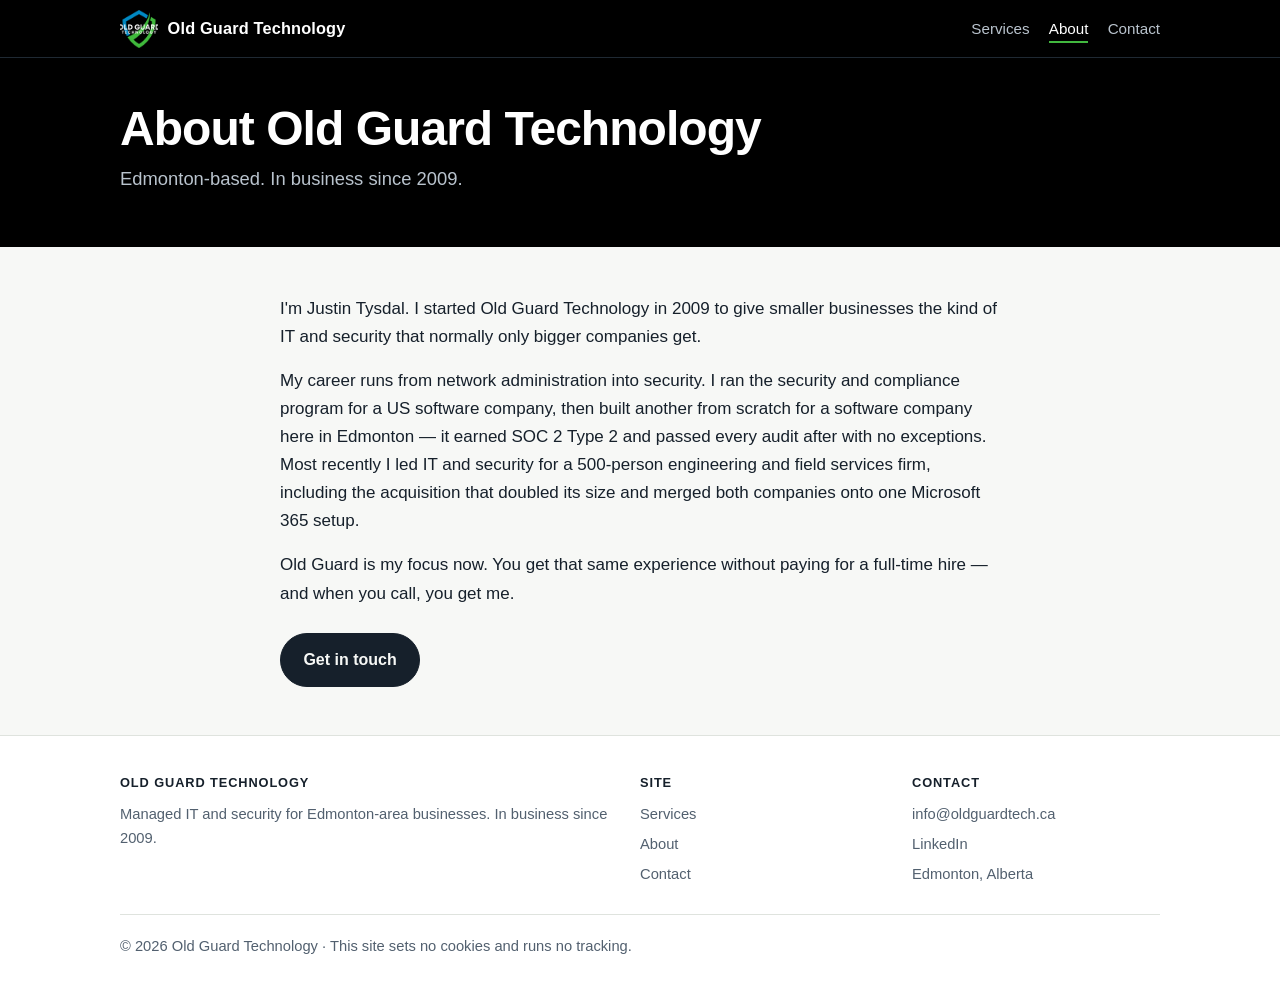
==== about/index.html @ b02ba754 "Initial static site for oldguardtech.ca Replaces the DreamHost WordPress site. Home, Services, About" ====
<!DOCTYPE html>
<html lang="en-CA">
<head>
<meta charset="utf-8">
<meta name="viewport" content="width=device-width, initial-scale=1">
<meta http-equiv="Content-Security-Policy" content="default-src 'none'; img-src 'self'; style-src 'self'; base-uri 'none'; form-action 'none'">
<meta name="referrer" content="strict-origin-when-cross-origin">

<title>About — Old Guard Technology</title>
<meta name="description" content="Justin Tysdal started Old Guard Technology in 2009 to give smaller businesses the kind of IT and security that normally only bigger companies get.">
<link rel="canonical" href="https://oldguardtech.ca/about/">
<meta name="theme-color" content="#000000">

<meta property="og:type" content="website">
<meta property="og:site_name" content="Old Guard Technology">
<meta property="og:title" content="About — Old Guard Technology">
<meta property="og:description" content="Enterprise IT and security experience for Edmonton small businesses — and when you call, you get me.">
<meta property="og:url" content="https://oldguardtech.ca/about/">
<meta property="og:image" content="https://oldguardtech.ca/assets/img/og-image.png">
<meta name="twitter:card" content="summary_large_image">

<link rel="icon" href="/assets/img/favicon-32.png" sizes="32x32">
<link rel="icon" href="/assets/img/icon-192.png" sizes="192x192">
<link rel="apple-touch-icon" href="/assets/img/icon-180.png">
<link rel="stylesheet" href="/assets/css/site.css">
</head>
<body>
<a class="skip" href="#main">Skip to content</a>

<header class="site-header">
  <div class="wrap-wide">
    <a class="brand" href="/"><img src="/assets/img/mark-96.png" alt="" width="38" height="38">Old Guard Technology</a>
    <nav class="site-nav" aria-label="Main">
      <a href="/services/">Services</a>
      <a href="/about/" aria-current="page">About</a>
      <a href="/contact/">Contact</a>
    </nav>
  </div>
</header>

<main id="main">

<section class="hero hero-small">
  <div class="wrap-wide">
    <h1>About Old Guard Technology</h1>
    <p class="lede">Edmonton-based. In business since 2009.</p>
  </div>
</section>

<section>
  <div class="wrap prose">
    <p>I'm Justin Tysdal. I started Old Guard Technology in 2009 to give smaller businesses the kind of IT and security that normally only bigger companies get.</p>
    <p>My career runs from network administration into security. I ran the security and compliance program for a US software company, then built another from scratch for a software company here in Edmonton — it earned SOC 2 Type 2 and passed every audit after with no exceptions. Most recently I led IT and security for a 500-person engineering and field services firm, including the acquisition that doubled its size and merged both companies onto one Microsoft 365 setup.</p>
    <p>Old Guard is my focus now. You get that same experience without paying for a full-time hire — and when you call, you get me.</p>
    <div class="btn-row">
      <a class="btn btn-dark" href="/contact/">Get in touch</a>
    </div>
  </div>
</section>

</main>

<footer class="site-footer">
  <div class="wrap-wide">
    <div class="cols">
      <div>
        <h4>Old Guard Technology</h4>
        <p>Managed IT and security for Edmonton-area businesses. In business since 2009.</p>
      </div>
      <div>
        <h4>Site</h4>
        <ul>
          <li><a href="/services/">Services</a></li>
          <li><a href="/about/">About</a></li>
          <li><a href="/contact/">Contact</a></li>
        </ul>
      </div>
      <div>
        <h4>Contact</h4>
        <ul>
          <li><a href="mailto:info@oldguardtech.ca">info@oldguardtech.ca</a></li>
          <li><a href="https://www.linkedin.com/company/106385947/">LinkedIn</a></li>
          <li>Edmonton, Alberta</li>
        </ul>
      </div>
    </div>
    <p class="legal">© 2026 Old Guard Technology · This site sets no cookies and runs no tracking.</p>
  </div>
</footer>
</body>
</html>
---- assets/css/site.css ----
/* Old Guard Technology — shared stylesheet
   Palette sampled from the logo: shield blue #028bc5, check green #42b83f, black ground */

:root {
  --paper:   #f7f8f6;
  --surface: #ffffff;
  --card:    #f0f2ef;
  --border:  #dfe3de;
  --ink:     #0d1117;
  --fg:      #16202b;
  --muted:   #52606f;
  --blue:    #0b6e9e;   /* darkened shield blue — passes AA on white */
  --green:   #42b83f;
  --green-d: #2f8a2c;
  --link:    #0b6e9e;
  --hero-bg: #000000;
  --hero-fg: #ffffff;
  --hero-mu: #b9c3cd;
  --radius:  12px;
  --maxw:    760px;
}

@media (prefers-color-scheme: dark) {
  :root {
    --paper:   #0d1117;
    --surface: #121821;
    --card:    #17202b;
    --border:  #263241;
    --fg:      #e7edf3;
    --muted:   #9fb0c0;
    --blue:    #4db3e6;
    --link:    #6cc3ef;
    --green-d: #5fcb5c;
  }
}

* { box-sizing: border-box; margin: 0; padding: 0; }

html { -webkit-text-size-adjust: 100%; scroll-behavior: smooth; }

body {
  background: var(--paper);
  color: var(--fg);
  font: 17px/1.65 -apple-system, BlinkMacSystemFont, "Segoe UI", Roboto,
        "Helvetica Neue", Arial, sans-serif;
  text-rendering: optimizeLegibility;
}

img { max-width: 100%; height: auto; display: block; }
a { color: var(--link); }
a:hover { text-decoration: none; }

.wrap { max-width: var(--maxw); margin: 0 auto; padding: 0 1.25rem; }
.wrap-wide { max-width: 1080px; margin: 0 auto; padding: 0 1.25rem; }

/* ---------- site header ---------- */
.site-header {
  background: var(--hero-bg);
  border-bottom: 1px solid #1f2933;
  position: sticky; top: 0; z-index: 20;
}
.site-header .wrap-wide {
  display: flex; align-items: center; gap: 1rem; flex-wrap: wrap;
  padding-top: .6rem; padding-bottom: .6rem;
}
.brand {
  display: flex; align-items: center; gap: .6rem;
  font-weight: 700; color: var(--hero-fg); text-decoration: none;
  font-size: 1.02rem; letter-spacing: .01em;
}
.brand img { width: 38px; height: 38px; }
.site-nav { margin-left: auto; display: flex; gap: 1.2rem; flex-wrap: wrap; }
.site-nav a {
  color: var(--hero-mu); text-decoration: none; font-size: .95rem; font-weight: 500;
}
.site-nav a:hover, .site-nav a[aria-current="page"] { color: var(--hero-fg); }
.site-nav a[aria-current="page"] { box-shadow: 0 2px 0 var(--green); }

/* ---------- hero ---------- */
.hero { background: var(--hero-bg); color: var(--hero-fg); padding: 3.5rem 0 3.5rem; }
.hero-grid { display: grid; grid-template-columns: 1fr; gap: 2rem; align-items: center; }
@media (min-width: 860px) { .hero-grid { grid-template-columns: 1.25fr .75fr; gap: 3rem; } }
.hero h1 {
  font-size: clamp(2rem, 5.2vw, 3rem);
  line-height: 1.12; letter-spacing: -.02em; margin-bottom: 1rem;
}
.hero .lede { font-size: 1.15rem; color: var(--hero-mu); margin-bottom: .8rem; }
.hero .lede strong { color: var(--hero-fg); font-weight: 600; }
.hero-logo { max-width: 320px; margin: 0 auto; }
.hero-small { padding: 2.75rem 0 2.5rem; }
.hero-small h1 { margin-bottom: .5rem; }

/* ---------- buttons ---------- */
.btn-row { display: flex; flex-wrap: wrap; gap: .75rem; align-items: center; margin-top: 1.6rem; }
.btn {
  display: inline-flex; align-items: center; gap: .5rem;
  background: var(--green); color: #000;
  padding: .8rem 1.4rem; border-radius: 999px;
  font-weight: 650; text-decoration: none; font-size: 1rem;
  border: 1px solid var(--green); transition: transform .12s ease, opacity .12s ease;
}
.btn:hover { transform: translateY(-1px); opacity: .92; }
.btn-ghost { background: transparent; color: var(--hero-fg); border-color: #3a4652; }
.btn-dark { background: var(--fg); color: var(--paper); border-color: var(--fg); }

/* ---------- sections ---------- */
section { padding: 3rem 0; }
.section-alt { background: var(--surface); border-block: 1px solid var(--border); }
h2 {
  font-size: clamp(1.45rem, 3.4vw, 1.95rem); letter-spacing: -.015em;
  margin-bottom: .6rem; line-height: 1.2;
}
.section-lede { color: var(--muted); margin-bottom: 1.8rem; max-width: 62ch; }
h3 { font-size: 1.12rem; margin-bottom: .35rem; letter-spacing: -.005em; }
p + p { margin-top: .8rem; }

/* ---------- cards ---------- */
.cards { display: grid; gap: 1rem; grid-template-columns: 1fr; }
@media (min-width: 760px) { .cards-3 { grid-template-columns: repeat(3, 1fr); } }
@media (min-width: 700px) { .cards-2 { grid-template-columns: 1fr 1fr; } }
.card {
  background: var(--card); border: 1px solid var(--border);
  border-radius: var(--radius); padding: 1.3rem 1.4rem;
  border-top: 3px solid var(--blue);
}
.card:nth-child(2n) { border-top-color: var(--green); }
.card p { color: var(--muted); font-size: .97rem; }

/* ---------- steps ---------- */
.steps { list-style: none; counter-reset: step; display: grid; gap: 1rem; }
@media (min-width: 760px) { .steps { grid-template-columns: repeat(3, 1fr); } }
.steps li {
  counter-increment: step; position: relative;
  background: var(--card); border: 1px solid var(--border);
  border-radius: var(--radius); padding: 1.3rem 1.4rem 1.3rem 1.4rem;
}
.steps li::before {
  content: counter(step); display: grid; place-items: center;
  width: 30px; height: 30px; border-radius: 50%; margin-bottom: .6rem;
  background: var(--fg); color: var(--paper); font-weight: 700; font-size: .95rem;
}
.steps p { color: var(--muted); font-size: .97rem; }

/* ---------- lists ---------- */
.checks { list-style: none; }
.checks li { padding-left: 1.6rem; position: relative; margin-bottom: .55rem; }
.checks li::before {
  content: "✓"; position: absolute; left: 0; color: var(--green-d); font-weight: 700;
}
.checks li span { color: var(--muted); }

.plain { margin: 0 0 1rem 1.3rem; }
.plain li { margin-bottom: .4rem; }

/* ---------- callout ---------- */
.callout {
  background: var(--card); border: 1px solid var(--border);
  border-left: 4px solid var(--green);
  border-radius: var(--radius); padding: 1.2rem 1.4rem; margin: 1.5rem 0;
}
.callout p { color: var(--muted); }

/* ---------- prose ---------- */
.prose p { margin-bottom: 1rem; }
.prose p + p { margin-top: 0; }
.prose h2 { margin-top: 2.2rem; }
.prose h2:first-child { margin-top: 0; }

.contact-card {
  background: var(--card); border: 1px solid var(--border);
  border-radius: var(--radius); padding: 1.6rem;
}
.contact-card .email { font-size: clamp(1.2rem, 4vw, 1.6rem); font-weight: 700; word-break: break-word; }

/* ---------- cta band ---------- */
.cta { background: var(--hero-bg); color: var(--hero-fg); text-align: center; }
.cta p { color: var(--hero-mu); max-width: 56ch; margin: 0 auto; }
.cta .btn-row { justify-content: center; }

/* ---------- footer ---------- */
.site-footer {
  border-top: 1px solid var(--border); background: var(--surface);
  padding: 2.25rem 0; color: var(--muted); font-size: .92rem;
}
.site-footer .cols { display: grid; gap: 1.5rem; grid-template-columns: 1fr; margin-bottom: 1.4rem; }
@media (min-width: 640px) { .site-footer .cols { grid-template-columns: 2fr 1fr 1fr; } }
.site-footer h4 {
  font-size: .8rem; text-transform: uppercase; letter-spacing: .07em;
  color: var(--fg); margin-bottom: .55rem;
}
.site-footer ul { list-style: none; }
.site-footer li { margin-bottom: .35rem; }
.site-footer a { color: var(--muted); text-decoration: none; }
.site-footer a:hover { color: var(--fg); text-decoration: underline; }
.site-footer .legal { padding-top: 1.2rem; border-top: 1px solid var(--border); }

.skip {
  position: absolute; left: -9999px; top: 0;
  background: var(--green); color: #000; padding: .6rem 1rem; z-index: 50;
}
.skip:focus { left: .5rem; top: .5rem; }
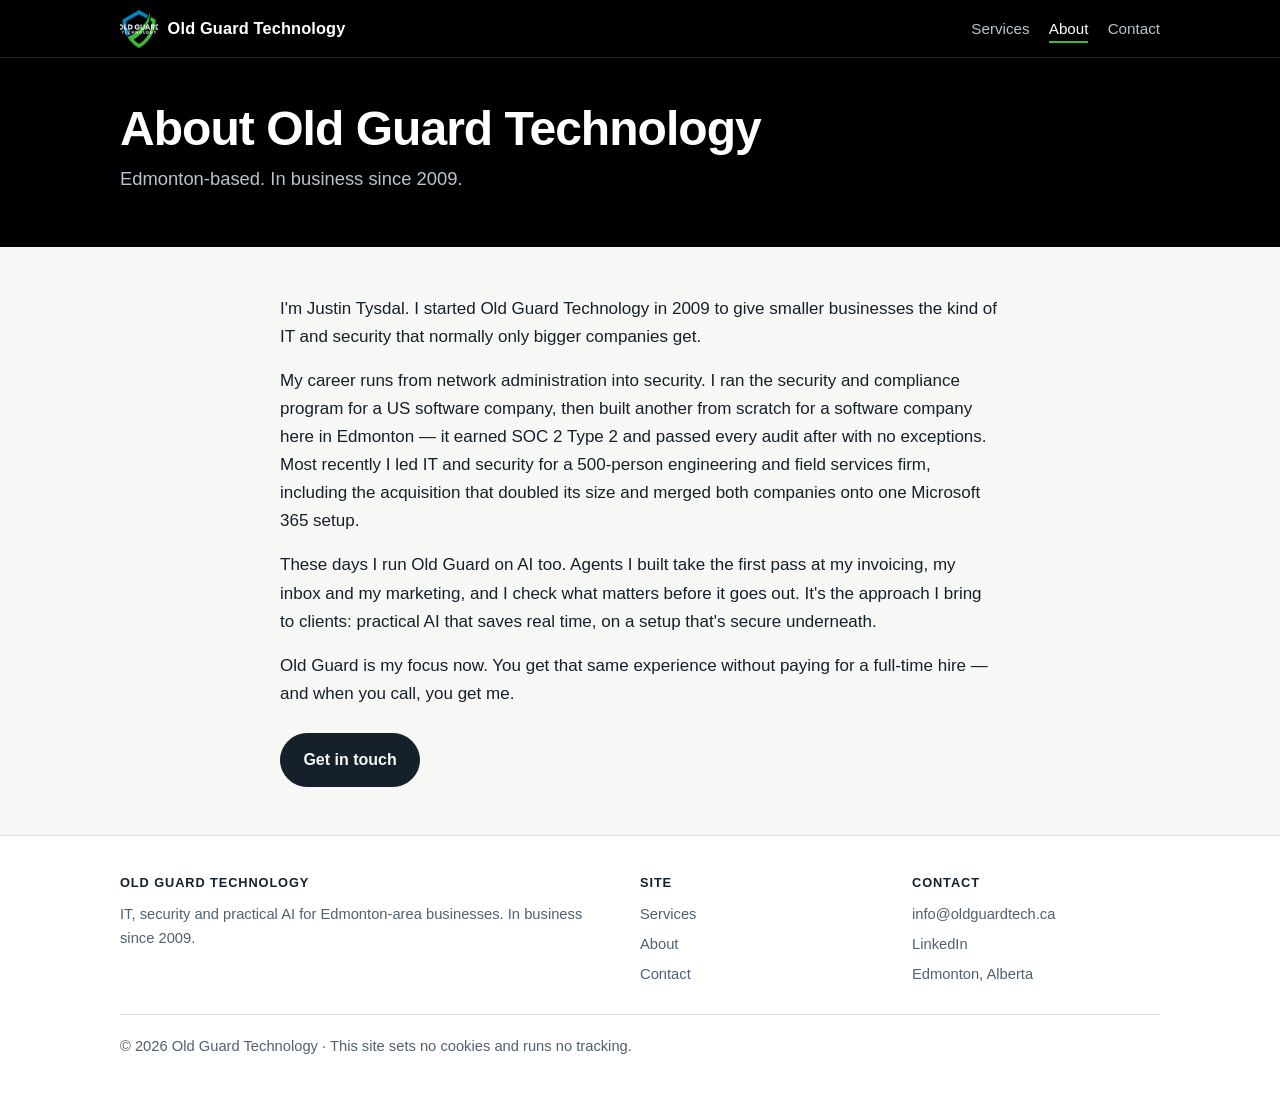
==== commit d2916d05: "Reposition around AI: free call, time-waster review, AI services Home: hero A ("Get more done with t" ====
--- a/about/index.html
+++ b/about/index.html
@@ -3,7 +3,7 @@
 <head>
 <meta charset="utf-8">
 <meta name="viewport" content="width=device-width, initial-scale=1">
-<meta http-equiv="Content-Security-Policy" content="default-src 'none'; img-src 'self'; style-src 'self'; base-uri 'none'; form-action 'none'">
+<meta http-equiv="Content-Security-Policy" content="default-src 'none'; img-src 'self'; style-src 'self'; script-src https://static.cloudflareinsights.com; connect-src https://cloudflareinsights.com; base-uri 'none'; form-action 'none'">
 <meta name="referrer" content="strict-origin-when-cross-origin">
 
 <title>About — Old Guard Technology</title>
@@ -51,6 +51,7 @@
   <div class="wrap prose">
     <p>I'm Justin Tysdal. I started Old Guard Technology in 2009 to give smaller businesses the kind of IT and security that normally only bigger companies get.</p>
     <p>My career runs from network administration into security. I ran the security and compliance program for a US software company, then built another from scratch for a software company here in Edmonton — it earned SOC 2 Type 2 and passed every audit after with no exceptions. Most recently I led IT and security for a 500-person engineering and field services firm, including the acquisition that doubled its size and merged both companies onto one Microsoft 365 setup.</p>
+    <p>These days I run Old Guard on AI too. Agents I built take the first pass at my invoicing, my inbox and my marketing, and I check what matters before it goes out. It's the approach I bring to clients: practical AI that saves real time, on a setup that's secure underneath.</p>
     <p>Old Guard is my focus now. You get that same experience without paying for a full-time hire — and when you call, you get me.</p>
     <div class="btn-row">
       <a class="btn btn-dark" href="/contact/">Get in touch</a>
@@ -65,7 +66,7 @@
     <div class="cols">
       <div>
         <h4>Old Guard Technology</h4>
-        <p>Managed IT and security for Edmonton-area businesses. In business since 2009.</p>
+        <p>IT, security and practical AI for Edmonton-area businesses. In business since 2009.</p>
       </div>
       <div>
         <h4>Site</h4>
@@ -79,7 +80,7 @@
         <h4>Contact</h4>
         <ul>
           <li><a href="mailto:info@oldguardtech.ca">info@oldguardtech.ca</a></li>
-          <li><a href="https://www.linkedin.com/company/106385947/">LinkedIn</a></li>
+          <li><a href="https://www.linkedin.com/company/old-guard-technology/">LinkedIn</a></li>
           <li>Edmonton, Alberta</li>
         </ul>
       </div>
@@ -87,5 +88,7 @@
     <p class="legal">© 2026 Old Guard Technology · This site sets no cookies and runs no tracking.</p>
   </div>
 </footer>
+<!-- Cloudflare Web Analytics: cookie-free page counts -->
+<script defer src="https://static.cloudflareinsights.com/beacon.min.js" data-cf-beacon='{"token": "a5a62e45a2264e70b2c6161f78c5a65e"}'></script>
 </body>
 </html>
